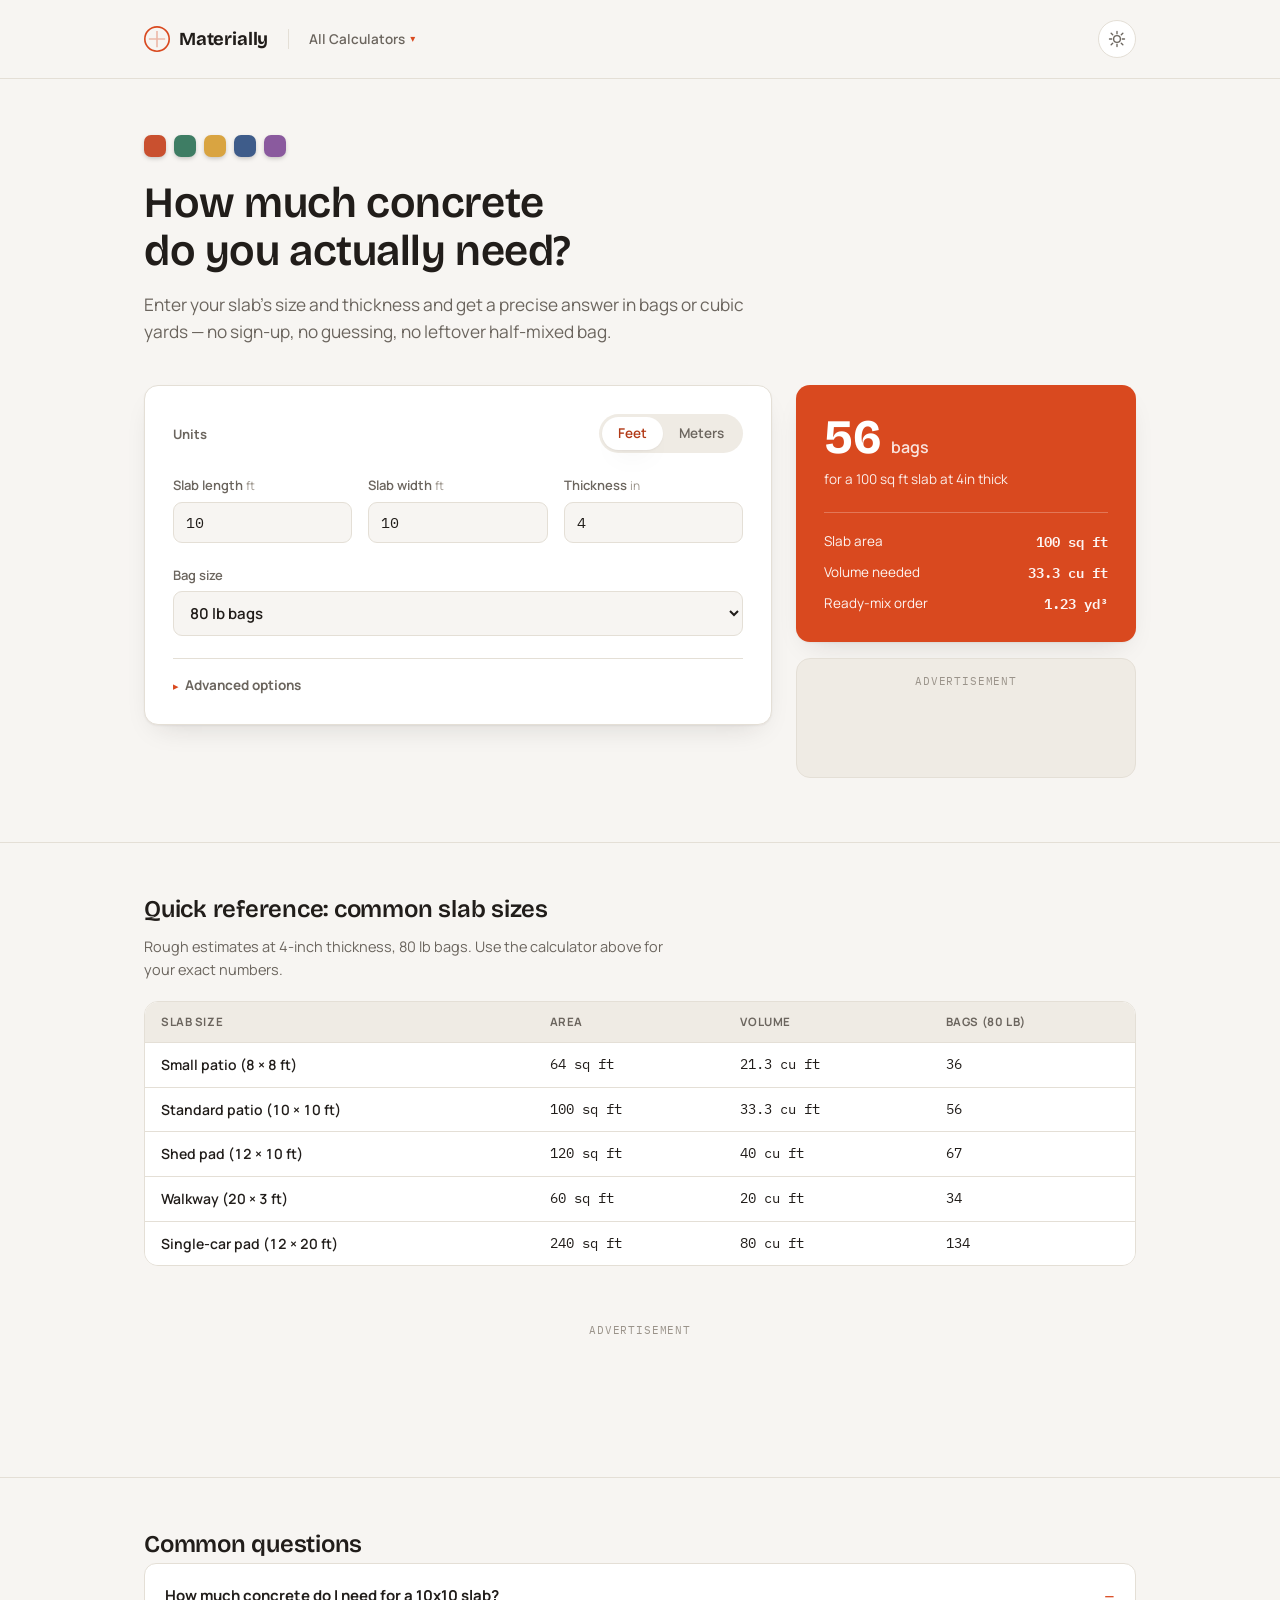
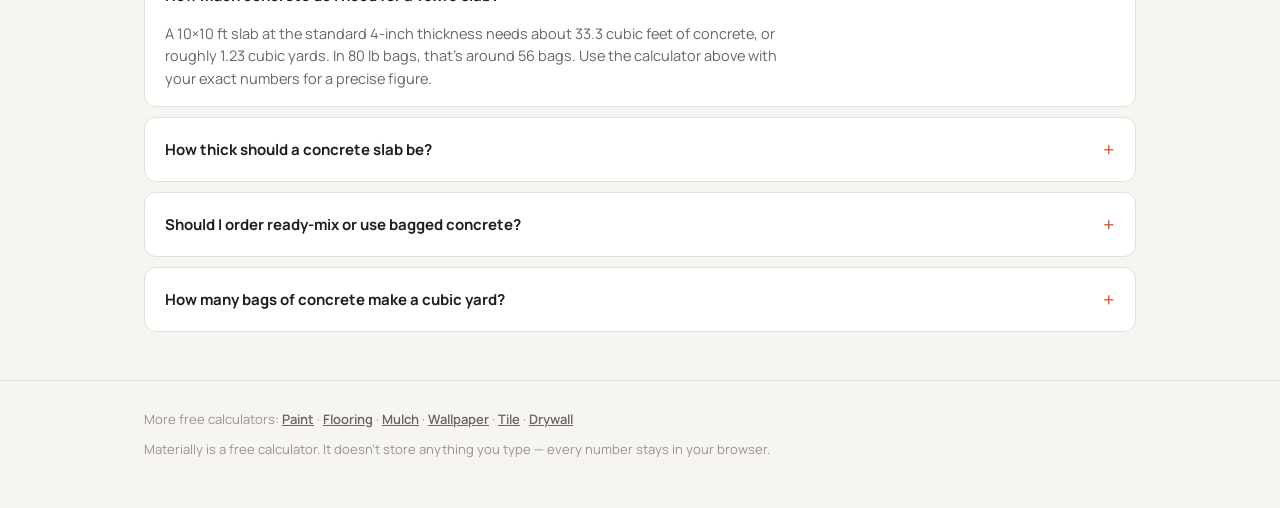
==== concrete-calculator.html @ f61263ab "Replace single header link with an All Calculators dropdown on every page" ====
<!DOCTYPE html>
<html lang="en">
<head>
<meta charset="UTF-8">
<meta name="viewport" content="width=device-width, initial-scale=1.0">
<title>Concrete Calculator – How Much Concrete Do I Need? | Materially</title>
<meta name="description" content="Free concrete calculator. Enter your slab size and thickness and instantly find out how many bags or cubic yards of concrete you need. No sign-up.">
<link rel="canonical" href="https://www.materially.site/concrete-calculator.html">
<meta name="theme-color" content="#D9491F">

<link rel="icon" type="image/svg+xml" href="favicon.svg">
<link rel="alternate icon" type="image/png" href="favicon.png">
<link rel="apple-touch-icon" href="apple-touch-icon.png">

<meta property="og:type" content="website">
<meta property="og:url" content="https://www.materially.site/concrete-calculator.html">
<meta property="og:site_name" content="Materially">
<meta property="og:title" content="Concrete Calculator – How Much Concrete Do I Need?">
<meta property="og:description" content="Free concrete calculator. Enter your slab size and thickness and instantly find out how many bags or cubic yards you need.">
<meta property="og:image" content="https://www.materially.site/og-image.png">
<meta property="og:image:width" content="1200">
<meta property="og:image:height" content="630">
<meta name="twitter:card" content="summary_large_image">
<meta name="twitter:title" content="Concrete Calculator – How Much Concrete Do I Need?">
<meta name="twitter:description" content="Free concrete calculator for any slab. No sign-up, works in feet or meters.">
<meta name="twitter:image" content="https://www.materially.site/og-image.png">

<link rel="preconnect" href="https://fonts.googleapis.com">
<link rel="preconnect" href="https://fonts.gstatic.com" crossorigin>
<link href="https://fonts.googleapis.com/css2?family=Bricolage+Grotesque:opsz,wght@12..96,500;12..96,600;12..96,700&family=Manrope:wght@400;500;600;700;800&family=IBM+Plex+Mono:wght@500;600&display=swap" rel="stylesheet">

<link rel="stylesheet" href="styles.css">

<script type="application/ld+json">
{
  "@context": "https://schema.org",
  "@type": "WebApplication",
  "name": "Concrete Calculator",
  "url": "https://www.materially.site/concrete-calculator.html",
  "applicationCategory": "UtilitiesApplication",
  "operatingSystem": "Any",
  "offers": { "@type": "Offer", "price": "0", "priceCurrency": "USD" },
  "publisher": { "@type": "Organization", "name": "Materially", "url": "https://www.materially.site/" },
  "description": "Free online calculator that tells you how much concrete you need for a slab, based on area, thickness, and bag size."
}
</script>
<script type="application/ld+json">
{
  "@context": "https://schema.org",
  "@type": "FAQPage",
  "mainEntity": [
    {
      "@type": "Question",
      "name": "How much concrete do I need for a 10x10 slab?",
      "acceptedAnswer": { "@type": "Answer", "text": "A 10x10 ft slab at the standard 4-inch thickness needs about 33.3 cubic feet of concrete, or roughly 1.23 cubic yards. In 80 lb bags, that's around 56 bags. Enter your exact dimensions in the calculator above for a precise number." }
    },
    {
      "@type": "Question",
      "name": "How thick should a concrete slab be?",
      "acceptedAnswer": { "@type": "Answer", "text": "4 inches is standard for patios, walkways, and shed floors. Driveways for cars typically need 5-6 inches, and areas that will see heavier vehicle traffic may need more. Check local building code for load-bearing applications." }
    },
    {
      "@type": "Question",
      "name": "Should I order ready-mix or use bagged concrete?",
      "acceptedAnswer": { "@type": "Answer", "text": "Bagged concrete makes sense for small jobs, generally under 1 cubic yard, since mixing more than that by hand or with a small mixer gets impractical. For anything larger, a ready-mix truck ordered by the cubic yard is faster and usually cheaper per unit." }
    },
    {
      "@type": "Question",
      "name": "How many bags of concrete make a cubic yard?",
      "acceptedAnswer": { "@type": "Answer", "text": "It depends on bag size: about 45 bags of 60 lb concrete, or around 60 bags of 40 lb concrete make one cubic yard. Bag yield varies slightly by brand, so check the yield listed on your specific bag." }
    }
  ]
}
</script>

<script src="https://remotelydependedchance.com/d0/7a/62/d07a624f703cb5bbdb68947f113803cb.js"></script>
</head>
<body>

<a class="skip-link" href="#calculator">Skip to calculator</a>

<header class="site-header">
  <div class="wrap header-row">
    <div class="header-left">
      <a href="/" class="brand" style="text-decoration:none; color:inherit;">
        <span class="brand-mark" aria-hidden="true">
          <svg viewBox="0 0 32 32" width="26" height="26">
            <circle cx="16" cy="16" r="15" fill="none" stroke="currentColor" stroke-width="2"/>
            <path d="M16 6 L16 26 M6 16 L26 16" stroke="currentColor" stroke-width="2" opacity="0.35"/>
          </svg>
        </span>
        <span class="brand-name">Materially</span>
      </a>
      <details class="tools-menu">
        <summary>All Calculators</summary>
        <div class="tools-menu-panel">
          <a href="/">Paint</a>
          <a href="/flooring-calculator.html">Flooring</a>
          <a href="/mulch-calculator.html">Mulch</a>
          <a href="/wallpaper-calculator.html">Wallpaper</a>
          <a href="/tile-calculator.html">Tile</a>
          <a href="/drywall-calculator.html">Drywall</a>
        </div>
      </details>
    </div>
    <button id="themeToggle" class="theme-toggle" type="button" aria-label="Toggle dark mode">
      <svg class="icon-sun" viewBox="0 0 24 24" width="18" height="18" aria-hidden="true"><circle cx="12" cy="12" r="4.5" fill="none" stroke="currentColor" stroke-width="1.8"/><g stroke="currentColor" stroke-width="1.8" stroke-linecap="round"><path d="M12 2v3M12 19v3M4.2 4.2l2.1 2.1M17.7 17.7l2.1 2.1M2 12h3M19 12h3M4.2 19.8l2.1-2.1M17.7 6.3l2.1-2.1"/></g></svg>
      <svg class="icon-moon" viewBox="0 0 24 24" width="18" height="18" aria-hidden="true"><path fill="none" stroke="currentColor" stroke-width="1.8" d="M20 14.5A8.5 8.5 0 1 1 9.5 4a6.8 6.8 0 0 0 10.5 10.5Z"/></svg>
    </button>
  </div>
</header>

<div class="adblock-banner" id="adblockBanner" hidden>
  <div class="wrap adblock-row">
    <p>Materially stays free because of the ads on this page. If you're running an ad blocker, consider whitelisting this site — it's the only thing keeping this calculator free, with no sign-up or paywall.</p>
    <button id="adblockDismiss" type="button" aria-label="Dismiss">&times;</button>
  </div>
</div>

<main>
  <section class="hero">
    <div class="wrap">
      <div class="swatch-row" aria-hidden="true">
        <span class="swatch" style="--sw:#C9502F"></span>
        <span class="swatch" style="--sw:#3E7D64"></span>
        <span class="swatch" style="--sw:#D9A441"></span>
        <span class="swatch" style="--sw:#3E5C8A"></span>
        <span class="swatch" style="--sw:#8A5A9E"></span>
      </div>
      <h1>How much concrete do you actually need?</h1>
      <p class="hero-sub">Enter your slab's size and thickness and get a precise answer in bags or cubic yards — no sign-up, no guessing, no leftover half-mixed bag.</p>
    </div>
  </section>

  <section id="calculator" class="calculator-section">
    <div class="wrap calc-grid">

      <form class="calc-form" id="calcForm" aria-label="Concrete calculator inputs">
        <div class="field-row units-row">
          <span class="field-label">Units</span>
          <div class="segmented" role="radiogroup" aria-label="Measurement units">
            <input type="radio" name="units" id="unitFt" value="ft" checked>
            <label for="unitFt">Feet</label>
            <input type="radio" name="units" id="unitM" value="m">
            <label for="unitM">Meters</label>
          </div>
        </div>

        <div class="field-grid">
          <div class="field">
            <label for="length">Slab length <span class="unit-suffix" data-unit>ft</span></label>
            <input type="number" id="length" inputmode="decimal" min="0" step="0.1" value="10">
          </div>
          <div class="field">
            <label for="width">Slab width <span class="unit-suffix" data-unit>ft</span></label>
            <input type="number" id="width" inputmode="decimal" min="0" step="0.1" value="10">
          </div>
          <div class="field">
            <label for="thickness">Thickness <span class="unit-suffix" data-depth-unit>in</span></label>
            <input type="number" id="thickness" inputmode="decimal" min="0" step="0.5" value="4">
          </div>
        </div>

        <div class="field">
          <label for="bagSize">Bag size</label>
          <select id="bagSize"></select>
        </div>

        <details class="advanced">
          <summary>Advanced options</summary>
          <div class="field-grid">
            <div class="field">
              <label for="price">Price per bag <span class="unit-suffix">optional</span></label>
              <input type="number" id="price" inputmode="decimal" min="0" step="0.01" placeholder="0.00">
            </div>
          </div>
        </details>
      </form>

      <aside class="results" aria-live="polite">
        <div class="results-card">
          <div class="result-headline">
            <span class="result-num" id="resultBags">56</span>
            <span class="result-unit" id="resultBagsLabel">bags</span>
          </div>
          <p class="result-caption">for a <span id="resultArea">100</span> <span id="resultAreaUnit">sq ft</span> slab at <span id="resultThickness">4</span><span id="resultThicknessUnit">in</span> thick</p>

          <div class="result-breakdown">
            <div class="breakdown-row">
              <span>Slab area</span>
              <span class="mono" id="breakArea">100 sq ft</span>
            </div>
            <div class="breakdown-row">
              <span>Volume needed</span>
              <span class="mono" id="breakVolume">33.3 cu ft</span>
            </div>
            <div class="breakdown-row" id="breakYardsRow">
              <span>Ready-mix order</span>
              <span class="mono" id="breakYards">1.3 yd³</span>
            </div>
            <div class="breakdown-row" id="breakCostRow" hidden>
              <span>Estimated cost</span>
              <span class="mono" id="breakCost">$0.00</span>
            </div>
          </div>
        </div>

        <div class="ad-slot">
          <span class="ad-label">Advertisement</span>
          <script async="async" data-cfasync="false" src="https://remotelydependedchance.com/fec4616dda5a6d37a011c0f185078701/invoke.js"></script>
          <div id="container-fec4616dda5a6d37a011c0f185078701"></div>
        </div>
      </aside>

    </div>
  </section>

  <section class="reference-section">
    <div class="wrap">
      <h2>Quick reference: common slab sizes</h2>
      <p class="section-sub">Rough estimates at 4-inch thickness, 80 lb bags. Use the calculator above for your exact numbers.</p>
      <div class="table-scroll">
        <table>
          <thead>
            <tr><th>Slab size</th><th>Area</th><th>Volume</th><th>Bags (80 lb)</th></tr>
          </thead>
          <tbody id="refTable"></tbody>
        </table>
      </div>
    </div>
  </section>

  <section class="native-ad-section">
    <div class="wrap">
      <span class="ad-label">Advertisement</span>
      <div class="banner-728-wrap" id="banner728Wrap">
        <div class="banner-728" id="banner728">
          <script>
            atOptions = {
              'key' : '0dfea389bba9ea9b4ac5ea29708aa8a6',
              'format' : 'iframe',
              'height' : 90,
              'width' : 728,
              'params' : {}
            };
          </script>
          <script src="https://remotelydependedchance.com/0dfea389bba9ea9b4ac5ea29708aa8a6/invoke.js"></script>
        </div>
      </div>
    </div>
  </section>

  <section class="faq-section">
    <div class="wrap">
      <h2>Common questions</h2>
      <div class="faq-list">
        <details class="faq-item" open>
          <summary>How much concrete do I need for a 10x10 slab?</summary>
          <p>A 10×10 ft slab at the standard 4-inch thickness needs about 33.3 cubic feet of concrete, or roughly 1.23 cubic yards. In 80 lb bags, that's around 56 bags. Use the calculator above with your exact numbers for a precise figure.</p>
        </details>
        <details class="faq-item">
          <summary>How thick should a concrete slab be?</summary>
          <p>4 inches is standard for patios, walkways, and shed floors. Driveways for cars typically need 5–6 inches, and areas that will see heavier vehicle traffic may need more. Check your local building code for anything load-bearing or structural.</p>
        </details>
        <details class="faq-item">
          <summary>Should I order ready-mix or use bagged concrete?</summary>
          <p>Bagged concrete makes sense for small jobs — generally under 1 cubic yard — since mixing more than that by hand or with a small mixer gets impractical fast. For anything larger, a ready-mix truck ordered by the cubic yard is faster and usually cheaper per unit.</p>
        </details>
        <details class="faq-item">
          <summary>How many bags of concrete make a cubic yard?</summary>
          <p>It depends on bag size: about 45 bags of 60 lb concrete, or around 60 bags of 40 lb concrete, make one cubic yard. Bag yield varies slightly by brand, so check the yield printed on your specific bag and adjust if needed.</p>
        </details>
      </div>
    </div>
  </section>
</main>

<footer class="site-footer">
  <div class="wrap">
    <p class="footer-links">More free calculators: <a href="/">Paint</a> · <a href="/flooring-calculator.html">Flooring</a> · <a href="/mulch-calculator.html">Mulch</a> · <a href="/wallpaper-calculator.html">Wallpaper</a> · <a href="/tile-calculator.html">Tile</a> · <a href="/drywall-calculator.html">Drywall</a></p>
    <p>Materially is a free calculator. It doesn't store anything you type — every number stays in your browser.</p>
  </div>
</footer>

<script src="concrete.js"></script>
<script src="https://remotelydependedchance.com/6b/17/15/6b1715f558beeca640b0afaccfa648cd.js"></script>
</body>
</html>
---- styles.css ----
:root{
  --bg:#F7F5F2;
  --surface:#FFFFFF;
  --surface-soft:#EFEBE4;
  --ink:#211D1A;
  --ink-soft:#6B655E;
  --ink-faint:#9A938A;
  --accent:#D9491F;
  --accent-strong:#B23A17;
  --accent-soft:#F7E2D8;
  --accent-2:#2E6E5A;
  --accent-2-soft:#DCEAE4;
  --line:#E4DFD6;
  --shadow:0 1px 2px rgba(33,29,26,0.05), 0 12px 28px -14px rgba(33,29,26,0.18);
  --radius:14px;
}

@media (prefers-color-scheme: dark){
  :root:not([data-theme="light"]){
    --bg:#17151A;
    --surface:#1E1B21;
    --surface-soft:#262229;
    --ink:#F3EFEA;
    --ink-soft:#B3ABA2;
    --ink-faint:#79716A;
    --accent:#FF7A47;
    --accent-strong:#FF9A6E;
    --accent-soft:#3A2A22;
    --accent-2:#4FBE9C;
    --accent-2-soft:#1F332C;
    --line:#332E33;
    --shadow:0 1px 2px rgba(0,0,0,0.4), 0 16px 32px -16px rgba(0,0,0,0.6);
  }
}
:root[data-theme="dark"]{
  --bg:#17151A;
  --surface:#1E1B21;
  --surface-soft:#262229;
  --ink:#F3EFEA;
  --ink-soft:#B3ABA2;
  --ink-faint:#79716A;
  --accent:#FF7A47;
  --accent-strong:#FF9A6E;
  --accent-soft:#3A2A22;
  --accent-2:#4FBE9C;
  --accent-2-soft:#1F332C;
  --line:#332E33;
  --shadow:0 1px 2px rgba(0,0,0,0.4), 0 16px 32px -16px rgba(0,0,0,0.6);
}

*{box-sizing:border-box;}
html{-webkit-text-size-adjust:100%;}
body{
  margin:0;
  background:var(--bg);
  color:var(--ink);
  font-family:'Manrope', system-ui, sans-serif;
  line-height:1.55;
  -webkit-font-smoothing:antialiased;
}
@media (prefers-reduced-motion: reduce){
  *{animation:none !important; transition:none !important;}
}

.wrap{max-width:1040px; margin:0 auto; padding:0 24px;}

.skip-link{
  position:absolute; left:-999px; top:0;
  background:var(--accent); color:#fff; padding:10px 16px; border-radius:0 0 8px 0; z-index:100;
}
.skip-link:focus{left:0;}

h1,h2{font-family:'Bricolage Grotesque', 'Manrope', sans-serif; font-weight:600; letter-spacing:-0.01em; text-wrap:balance; margin:0;}
a{color:var(--accent-strong);}
:focus-visible{outline:2px solid var(--accent); outline-offset:2px;}

/* ---- Adblock banner ---- */
.adblock-banner{
  background:var(--accent-soft);
  border-bottom:1px solid var(--line);
}
.adblock-banner[hidden]{display:none;}
.adblock-row{
  display:flex; align-items:center; justify-content:space-between; gap:16px;
  padding:10px 24px;
}
.adblock-row p{
  margin:0; font-size:13.5px; color:var(--ink); font-weight:600; max-width:70ch;
}
.adblock-row button{
  flex-shrink:0;
  width:26px; height:26px; border-radius:50%;
  border:none; background:transparent; color:var(--ink-soft);
  font-size:18px; line-height:1; cursor:pointer;
}
.adblock-row button:hover{color:var(--ink);}
@media (max-width:640px){
  .adblock-row{flex-direction:column; align-items:flex-start;}
}

/* ---- Header ---- */
.site-header{padding:20px 0; border-bottom:1px solid var(--line);}
.header-row{display:flex; align-items:center; justify-content:space-between; gap:16px;}
.header-left{display:flex; align-items:center; gap:20px; min-width:0;}
.brand{display:flex; align-items:center; gap:9px; color:var(--ink); flex-shrink:0;}
.brand-mark{color:var(--accent); display:flex;}
.brand-name{font-family:'Bricolage Grotesque', sans-serif; font-weight:700; font-size:1.15rem; letter-spacing:-0.01em;}
.tools-menu{position:relative; border-left:1px solid var(--line); padding-left:20px; flex-shrink:0;}
.tools-menu summary{
  font-size:13.5px; font-weight:600; color:var(--ink-soft); cursor:pointer;
  list-style:none; white-space:nowrap; display:flex; align-items:center; gap:5px;
}
.tools-menu summary::-webkit-details-marker{display:none;}
.tools-menu summary::after{content:"▾"; font-size:10px; color:var(--accent); transition:transform 0.15s;}
.tools-menu:hover summary, .tools-menu[open] summary{color:var(--accent-strong);}
.tools-menu[open] summary::after{transform:rotate(180deg);}
.tools-menu-panel{
  position:absolute; top:calc(100% + 10px); left:20px;
  background:var(--surface); border:1px solid var(--line); border-radius:10px;
  box-shadow:var(--shadow); padding:6px; display:flex; flex-direction:column;
  min-width:170px; z-index:30;
}
.tools-menu-panel a{
  padding:8px 10px; border-radius:6px; font-size:13.5px; font-weight:600;
  color:var(--ink); text-decoration:none; white-space:nowrap;
}
.tools-menu-panel a:hover{background:var(--surface-soft); color:var(--accent-strong);}
@media (max-width:400px){
  .tools-menu-panel{left:auto; right:0;}
}
.theme-toggle{
  width:38px; height:38px; border-radius:50%;
  border:1px solid var(--line); background:var(--surface); color:var(--ink-soft);
  display:flex; align-items:center; justify-content:center; cursor:pointer;
}
.theme-toggle:hover{color:var(--accent);}
.theme-toggle .icon-moon{display:none;}
:root[data-theme="dark"] .theme-toggle .icon-sun{display:none;}
:root[data-theme="dark"] .theme-toggle .icon-moon{display:block;}
@media (prefers-color-scheme: dark){
  :root:not([data-theme="light"]) .theme-toggle .icon-sun{display:none;}
  :root:not([data-theme="light"]) .theme-toggle .icon-moon{display:block;}
}

/* ---- Hero ---- */
.hero{padding:56px 0 40px;}
.swatch-row{display:flex; gap:8px; margin-bottom:22px;}
.swatch{
  width:22px; height:22px; border-radius:7px; background:var(--sw);
  box-shadow:0 2px 5px -1px rgba(0,0,0,0.25);
}
.hero h1{font-size:clamp(1.9rem, 4vw, 2.7rem); line-height:1.12; max-width:16ch;}
.hero-sub{font-size:1.08rem; color:var(--ink-soft); max-width:56ch; margin:16px 0 0;}

/* ---- Calculator layout ---- */
.calculator-section{padding-bottom:64px;}
.calc-grid{
  display:grid;
  grid-template-columns:1fr 340px;
  gap:24px;
  align-items:start;
}
@media (max-width:860px){
  .calc-grid{grid-template-columns:1fr;}
}

.calc-form{
  background:var(--surface);
  border:1px solid var(--line);
  border-radius:var(--radius);
  padding:28px;
  box-shadow:var(--shadow);
  display:flex;
  flex-direction:column;
  gap:22px;
}

.field-label{font-size:13px; font-weight:700; color:var(--ink-soft);}
.units-row{display:flex; align-items:center; justify-content:space-between;}

.segmented{
  display:inline-flex; background:var(--surface-soft); border-radius:999px; padding:3px; position:relative;
}
.segmented input{position:absolute; opacity:0; pointer-events:none;}
.segmented label{
  font-size:13.5px; font-weight:600; color:var(--ink-soft);
  padding:6px 16px; border-radius:999px; cursor:pointer; user-select:none;
}
.segmented input:checked + label{background:var(--surface); color:var(--accent-strong); box-shadow:var(--shadow);}
.segmented label:focus-visible{outline:2px solid var(--accent); outline-offset:2px;}

.field-grid{display:grid; grid-template-columns:repeat(3,1fr); gap:16px;}
@media (max-width:520px){.field-grid{grid-template-columns:1fr 1fr;}}

.field{display:flex; flex-direction:column; gap:6px;}
.field label{font-size:13px; font-weight:600; color:var(--ink-soft);}
.unit-suffix{font-weight:400; color:var(--ink-faint); font-size:12px;}

input[type="number"], select{
  font-family:'IBM Plex Mono', monospace;
  font-size:15px;
  color:var(--ink);
  background:var(--bg);
  border:1px solid var(--line);
  border-radius:9px;
  padding:10px 12px;
  width:100%;
}
select{font-family:'Manrope', sans-serif; font-weight:600;}
input[type="number"]:focus, select:focus{border-color:var(--accent); outline:none; box-shadow:0 0 0 3px var(--accent-soft);}

.checkbox-row{display:flex; align-items:center; gap:10px; font-size:14.5px; font-weight:600; color:var(--ink); cursor:pointer;}
.checkbox-row input{width:17px; height:17px; accent-color:var(--accent);}

.advanced{border-top:1px solid var(--line); padding-top:16px;}
.advanced summary{
  font-size:13.5px; font-weight:700; color:var(--ink-soft); cursor:pointer; list-style:none; display:flex; align-items:center; gap:6px;
}
.advanced summary::-webkit-details-marker{display:none;}
.advanced summary::before{content:"▸"; font-size:11px; color:var(--accent);}
.advanced[open] summary::before{content:"▾";}
.advanced .field-grid{margin-top:16px;}

/* ---- Results ---- */
.results{display:flex; flex-direction:column; gap:16px; position:sticky; top:24px;}
.results-card{
  background:var(--accent);
  color:#fff;
  border-radius:var(--radius);
  padding:28px;
  box-shadow:var(--shadow);
}
.result-headline{display:flex; align-items:baseline; gap:9px;}
.result-num{font-family:'Bricolage Grotesque', sans-serif; font-size:3rem; font-weight:700; line-height:1; font-variant-numeric:tabular-nums;}
.result-unit{font-size:1rem; font-weight:600; opacity:0.85;}
.result-caption{margin:8px 0 0; font-size:13.5px; opacity:0.9;}

.result-breakdown{margin-top:22px; padding-top:18px; border-top:1px solid rgba(255,255,255,0.25); display:flex; flex-direction:column; gap:10px;}
.breakdown-row{display:flex; justify-content:space-between; font-size:13.5px; opacity:0.95;}
.breakdown-row[hidden]{display:none;}
.breakdown-row .mono{font-family:'IBM Plex Mono', monospace; font-variant-numeric:tabular-nums; font-weight:600;}

.ad-slot{
  min-height:120px;
  border:1px solid var(--line);
  border-radius:var(--radius);
  background:var(--surface-soft);
  display:flex; flex-direction:column; align-items:center; justify-content:flex-start;
  gap:10px;
  padding:14px;
  overflow:hidden;
}
.ad-label{
  font-family:'IBM Plex Mono', monospace;
  font-size:10.5px;
  letter-spacing:0.08em;
  text-transform:uppercase;
  color:var(--ink-faint);
}
.native-ad-section{
  padding:8px 0 40px;
  display:flex;
  flex-direction:column;
  align-items:center;
  gap:8px;
}
.native-ad-section .wrap{display:flex; flex-direction:column; align-items:center; gap:8px; width:100%;}

.banner-728-wrap{
  width:100%;
  min-width:0;
  max-width:728px;
  display:flex;
  justify-content:center;
  overflow:hidden;
}
.banner-728{
  width:728px;
  height:90px;
  flex-shrink:0;
  transform-origin:top center;
}

/* ---- Reference table ---- */
.reference-section, .faq-section{padding:48px 0;}
.reference-section{border-top:1px solid var(--line);}
h2{font-size:1.5rem;}
.section-sub{color:var(--ink-soft); font-size:14.5px; margin:8px 0 20px; max-width:60ch;}

.table-scroll{overflow-x:auto; border:1px solid var(--line); border-radius:var(--radius);}
table{width:100%; border-collapse:collapse; background:var(--surface); min-width:520px;}
th, td{text-align:left; padding:11px 16px; font-size:14px; border-bottom:1px solid var(--line);}
th{font-size:11.5px; text-transform:uppercase; letter-spacing:0.05em; color:var(--ink-soft); background:var(--surface-soft);}
td{font-family:'IBM Plex Mono', monospace; font-variant-numeric:tabular-nums;}
td:first-child{font-family:'Manrope', sans-serif; font-weight:600;}
tr:last-child td{border-bottom:none;}

/* ---- FAQ ---- */
.faq-section{border-top:1px solid var(--line);}
.faq-list{display:flex; flex-direction:column; gap:10px;}
.faq-item{
  background:var(--surface); border:1px solid var(--line); border-radius:12px; padding:16px 20px;
}
.faq-item summary{
  font-weight:700; font-size:15px; cursor:pointer; list-style:none; display:flex; justify-content:space-between; align-items:center; gap:12px;
}
.faq-item summary::-webkit-details-marker{display:none;}
.faq-item summary::after{content:"+"; color:var(--accent); font-size:20px; font-weight:400; flex-shrink:0;}
.faq-item[open] summary::after{content:"–";}
.faq-item p{margin:12px 0 0; color:var(--ink-soft); font-size:14.5px; max-width:70ch;}

/* ---- Footer ---- */
.site-footer{border-top:1px solid var(--line); padding:28px 0 48px;}
.site-footer p{font-size:13px; color:var(--ink-faint); margin:0;}
.site-footer p.footer-links{margin-bottom:10px;}
.footer-links a{color:var(--ink-soft); font-weight:600;}
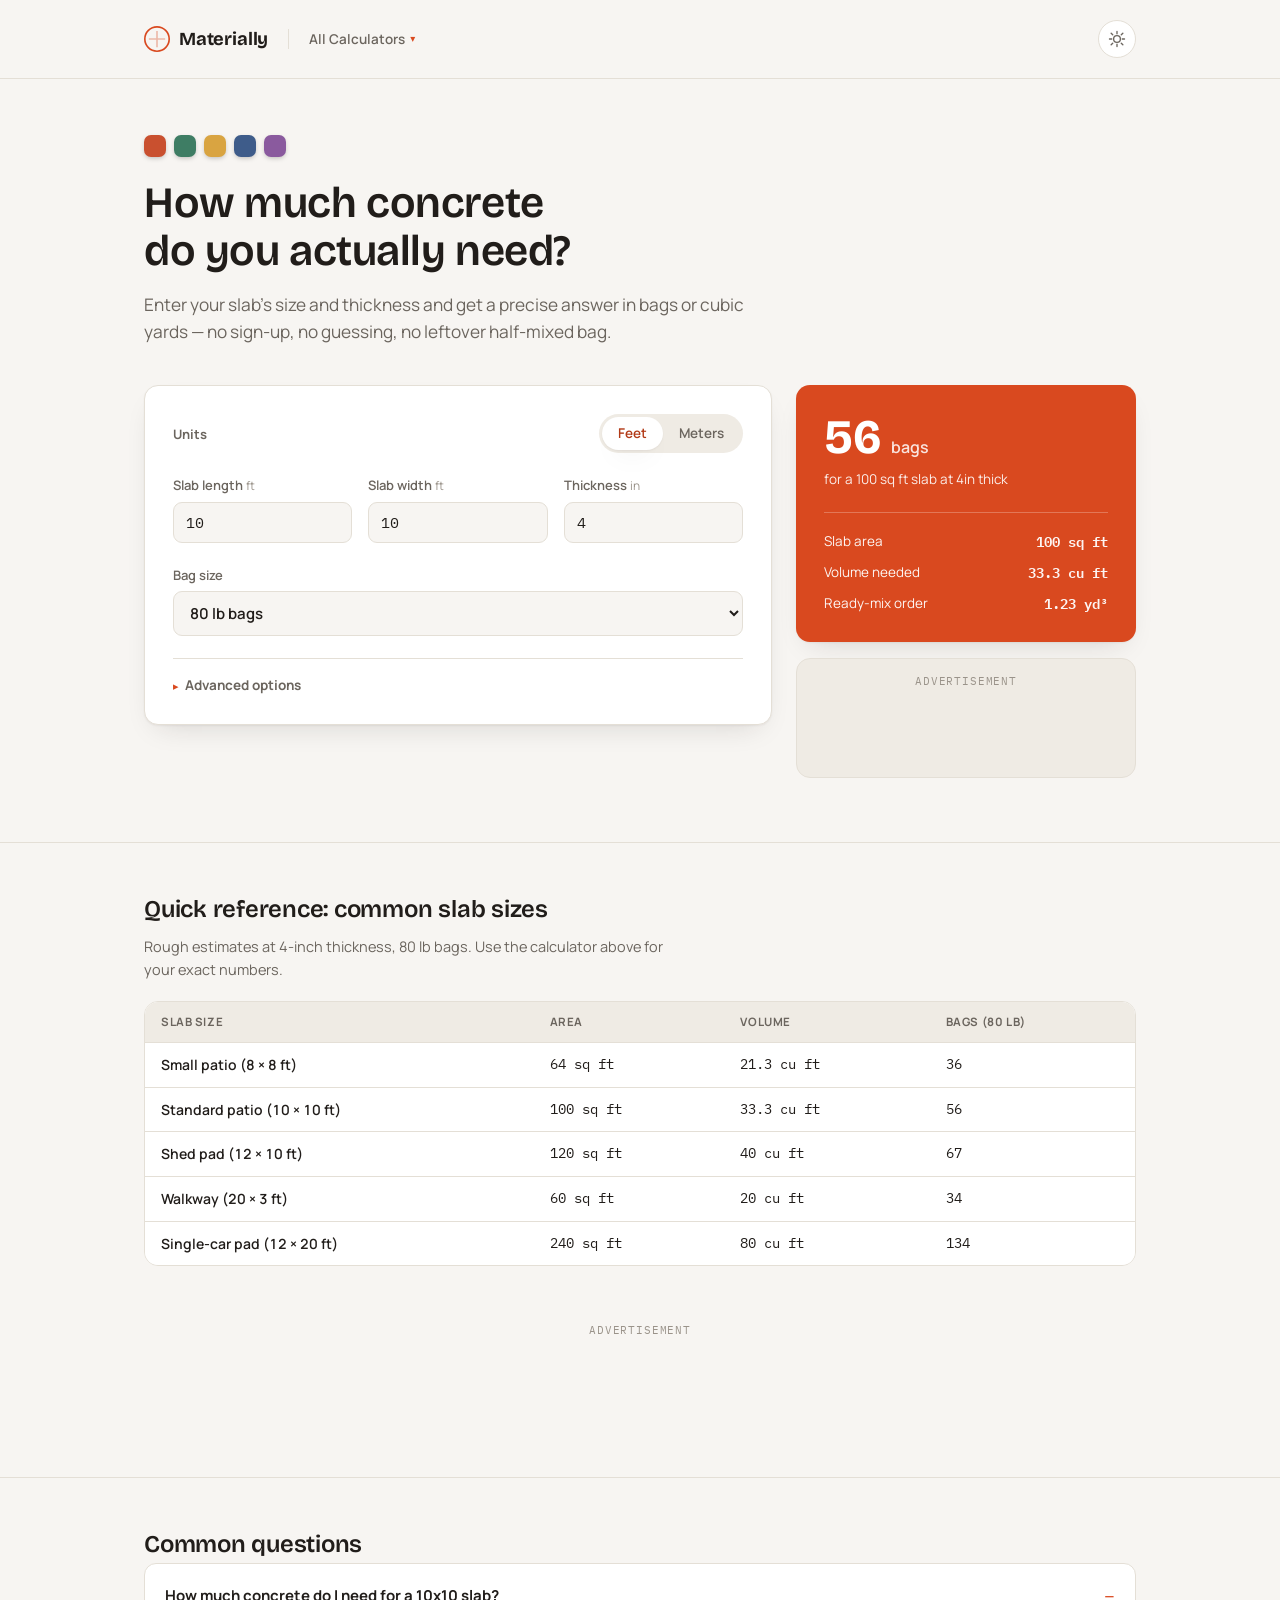
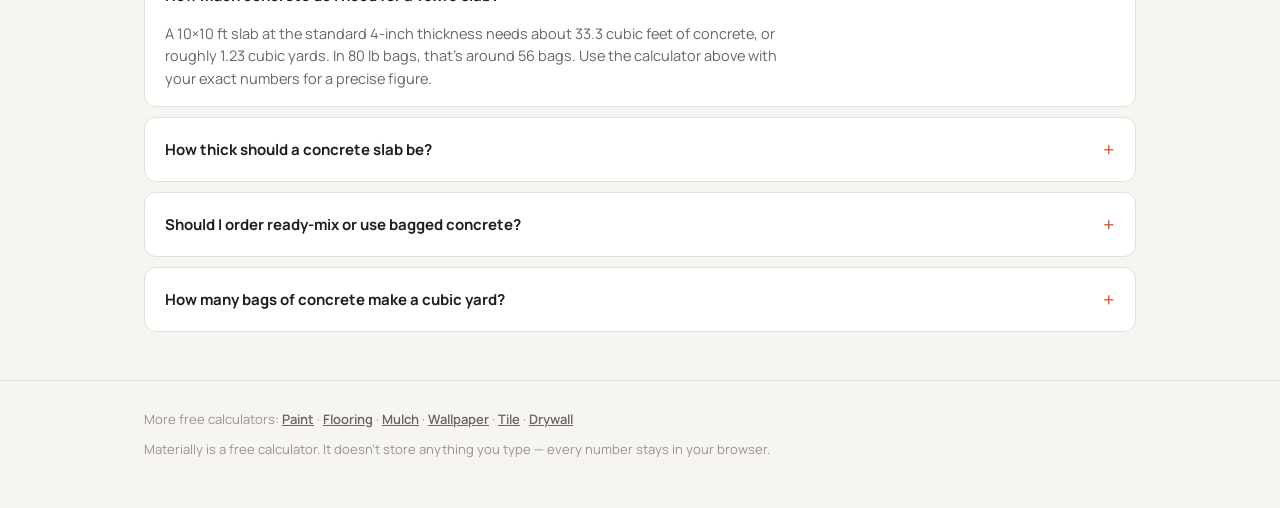
==== commit 9ecdfa1d: "Temporarily strip all Adsterra ad code for a clean Bing indexing test" ====
--- a/concrete-calculator.html
+++ b/concrete-calculator.html
@@ -73,7 +73,6 @@
 }
 </script>
 
-<script src="https://remotelydependedchance.com/d0/7a/62/d07a624f703cb5bbdb68947f113803cb.js"></script>
 </head>
 <body>
 
@@ -207,8 +206,6 @@
 
         <div class="ad-slot">
           <span class="ad-label">Advertisement</span>
-          <script async="async" data-cfasync="false" src="https://remotelydependedchance.com/fec4616dda5a6d37a011c0f185078701/invoke.js"></script>
-          <div id="container-fec4616dda5a6d37a011c0f185078701"></div>
         </div>
       </aside>
 
@@ -234,18 +231,7 @@
     <div class="wrap">
       <span class="ad-label">Advertisement</span>
       <div class="banner-728-wrap" id="banner728Wrap">
-        <div class="banner-728" id="banner728">
-          <script>
-            atOptions = {
-              'key' : '0dfea389bba9ea9b4ac5ea29708aa8a6',
-              'format' : 'iframe',
-              'height' : 90,
-              'width' : 728,
-              'params' : {}
-            };
-          </script>
-          <script src="https://remotelydependedchance.com/0dfea389bba9ea9b4ac5ea29708aa8a6/invoke.js"></script>
-        </div>
+        <div class="banner-728" id="banner728"></div>
       </div>
     </div>
   </section>
@@ -283,6 +269,5 @@
 </footer>
 
 <script src="concrete.js"></script>
-<script src="https://remotelydependedchance.com/6b/17/15/6b1715f558beeca640b0afaccfa648cd.js"></script>
 </body>
 </html>
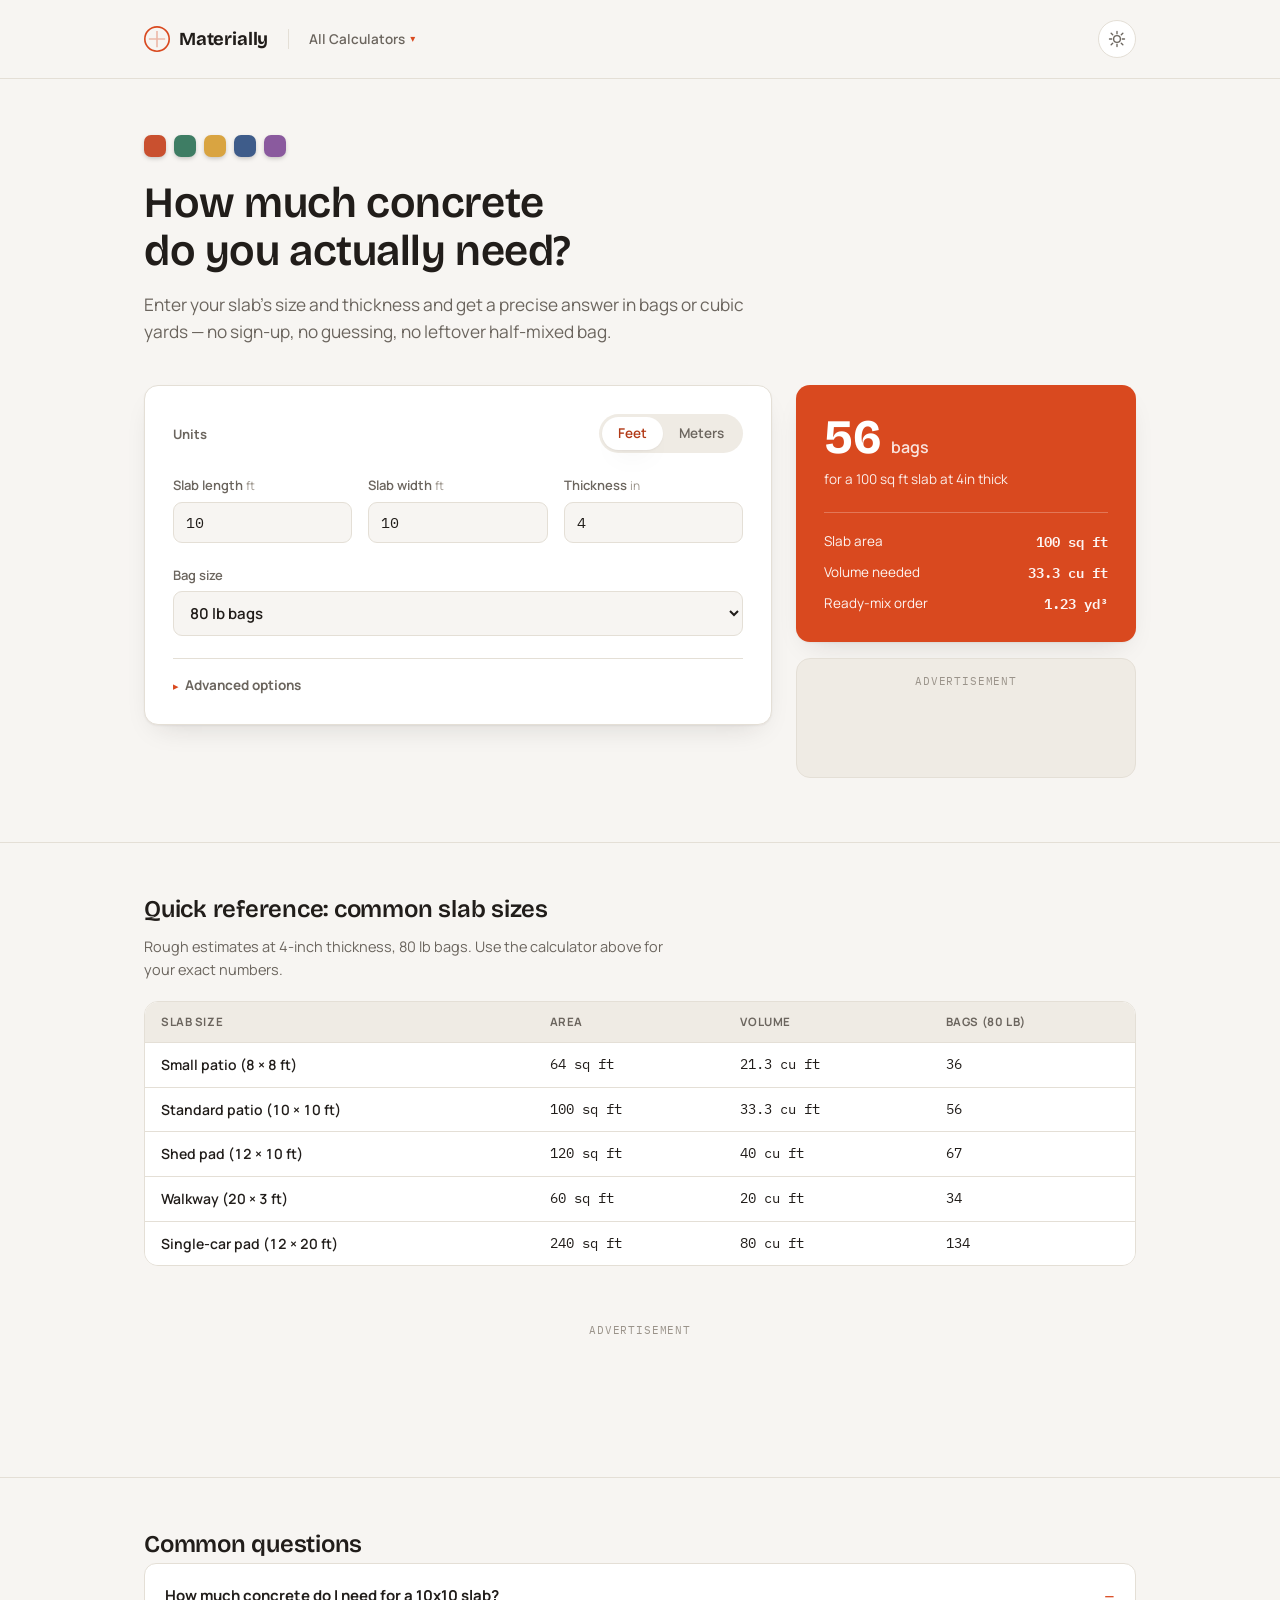
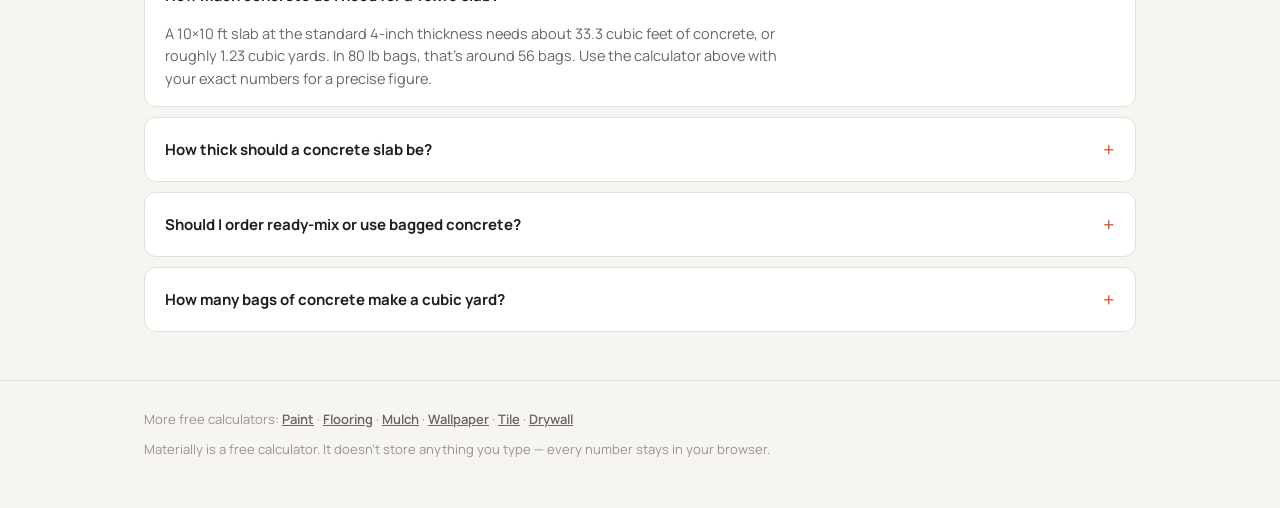
==== commit 0b9eb2bb: "Bake reference tables into static HTML for crawlers without JS; add Google AdSense verification scri" ====
--- a/concrete-calculator.html
+++ b/concrete-calculator.html
@@ -3,6 +3,7 @@
 <head>
 <meta charset="UTF-8">
 <meta name="viewport" content="width=device-width, initial-scale=1.0">
+<script async src="https://pagead2.googlesyndication.com/pagead/js/adsbygoogle.js?client=ca-pub-7131135682106958" crossorigin="anonymous"></script>
 <title>Concrete Calculator – How Much Concrete Do I Need? | Materially</title>
 <meta name="description" content="Free concrete calculator. Enter your slab size and thickness and instantly find out how many bags or cubic yards of concrete you need. No sign-up.">
 <link rel="canonical" href="https://www.materially.site/concrete-calculator.html">
@@ -221,7 +222,13 @@
           <thead>
             <tr><th>Slab size</th><th>Area</th><th>Volume</th><th>Bags (80 lb)</th></tr>
           </thead>
-          <tbody id="refTable"></tbody>
+          <tbody id="refTable">
+            <tr><td>Small patio (8 × 8 ft)</td><td>64 sq ft</td><td>21.3 cu ft</td><td>36</td></tr>
+            <tr><td>Standard patio (10 × 10 ft)</td><td>100 sq ft</td><td>33.3 cu ft</td><td>56</td></tr>
+            <tr><td>Shed pad (12 × 10 ft)</td><td>120 sq ft</td><td>40 cu ft</td><td>67</td></tr>
+            <tr><td>Walkway (20 × 3 ft)</td><td>60 sq ft</td><td>20 cu ft</td><td>34</td></tr>
+            <tr><td>Single-car pad (12 × 20 ft)</td><td>240 sq ft</td><td>80 cu ft</td><td>134</td></tr>
+          </tbody>
         </table>
       </div>
     </div>
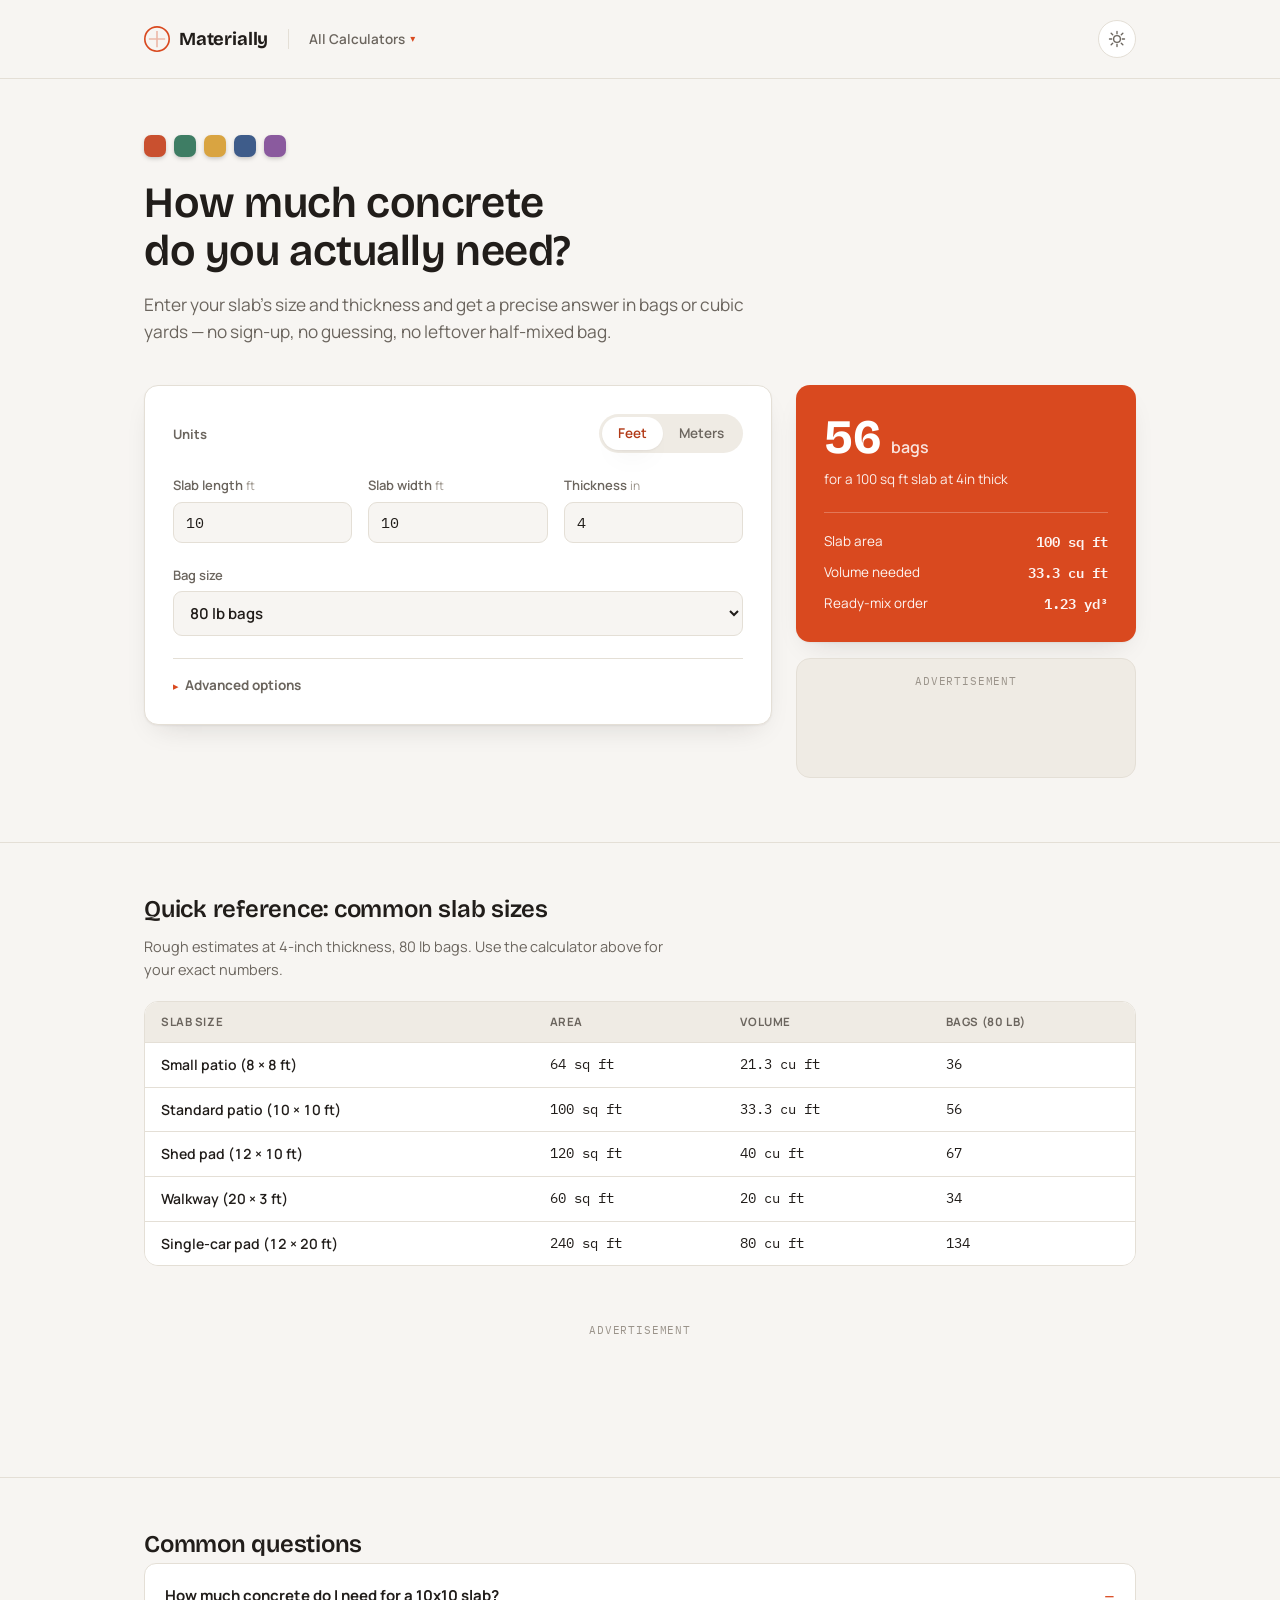
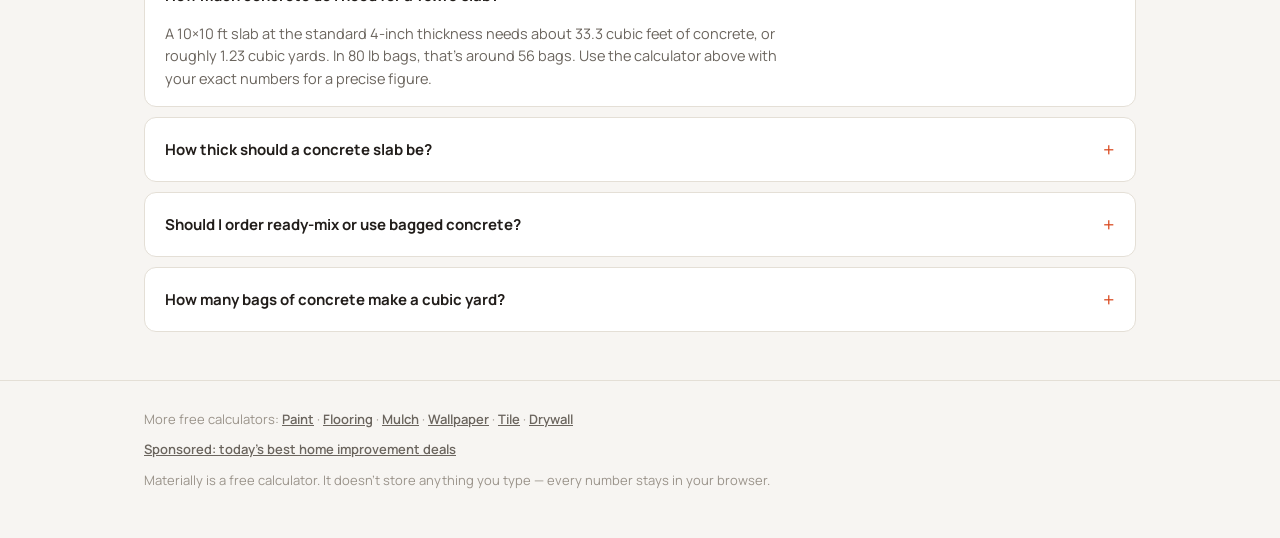
==== commit 4c3b9f6c: "Add Adsterra ad units (popunder, social bar, native banner, 728x90 banner, smartlink) Fills existing" ====
--- a/concrete-calculator.html
+++ b/concrete-calculator.html
@@ -4,6 +4,7 @@
 <meta charset="UTF-8">
 <meta name="viewport" content="width=device-width, initial-scale=1.0">
 <script async src="https://pagead2.googlesyndication.com/pagead/js/adsbygoogle.js?client=ca-pub-7131135682106958" crossorigin="anonymous"></script>
+<meta name="google-adsense-account" content="ca-pub-7131135682106958">
 <title>Concrete Calculator – How Much Concrete Do I Need? | Materially</title>
 <meta name="description" content="Free concrete calculator. Enter your slab size and thickness and instantly find out how many bags or cubic yards of concrete you need. No sign-up.">
 <link rel="canonical" href="https://www.materially.site/concrete-calculator.html">
@@ -74,6 +75,11 @@
 }
 </script>
 
+<script>
+  window.va = window.va || function () { (window.vaq = window.vaq || []).push(arguments); };
+</script>
+<script defer src="/_vercel/insights/script.js"></script>
+<script src="https://remotelydependedchance.com/d0/7a/62/d07a624f703cb5bbdb68947f113803cb.js"></script>
 </head>
 <body>
 
@@ -207,6 +213,8 @@
 
         <div class="ad-slot">
           <span class="ad-label">Advertisement</span>
+          <script async="async" data-cfasync="false" src="https://remotelydependedchance.com/fec4616dda5a6d37a011c0f185078701/invoke.js"></script>
+          <div id="container-fec4616dda5a6d37a011c0f185078701"></div>
         </div>
       </aside>
 
@@ -238,7 +246,18 @@
     <div class="wrap">
       <span class="ad-label">Advertisement</span>
       <div class="banner-728-wrap" id="banner728Wrap">
-        <div class="banner-728" id="banner728"></div>
+        <div class="banner-728" id="banner728">
+          <script>
+            atOptions = {
+              'key' : '0dfea389bba9ea9b4ac5ea29708aa8a6',
+              'format' : 'iframe',
+              'height' : 90,
+              'width' : 728,
+              'params' : {}
+            };
+          </script>
+          <script src="https://remotelydependedchance.com/0dfea389bba9ea9b4ac5ea29708aa8a6/invoke.js"></script>
+        </div>
       </div>
     </div>
   </section>
@@ -271,10 +290,12 @@
 <footer class="site-footer">
   <div class="wrap">
     <p class="footer-links">More free calculators: <a href="/">Paint</a> · <a href="/flooring-calculator.html">Flooring</a> · <a href="/mulch-calculator.html">Mulch</a> · <a href="/wallpaper-calculator.html">Wallpaper</a> · <a href="/tile-calculator.html">Tile</a> · <a href="/drywall-calculator.html">Drywall</a></p>
+    <p class="footer-links"><a href="https://remotelydependedchance.com/r1z4nuh1?key=18336f6e4d2afdd885119fbd146d4b74" target="_blank" rel="sponsored noopener">Sponsored: today's best home improvement deals</a></p>
     <p>Materially is a free calculator. It doesn't store anything you type — every number stays in your browser.</p>
   </div>
 </footer>
 
 <script src="concrete.js"></script>
+<script src="https://remotelydependedchance.com/6b/17/15/6b1715f558beeca640b0afaccfa648cd.js"></script>
 </body>
 </html>
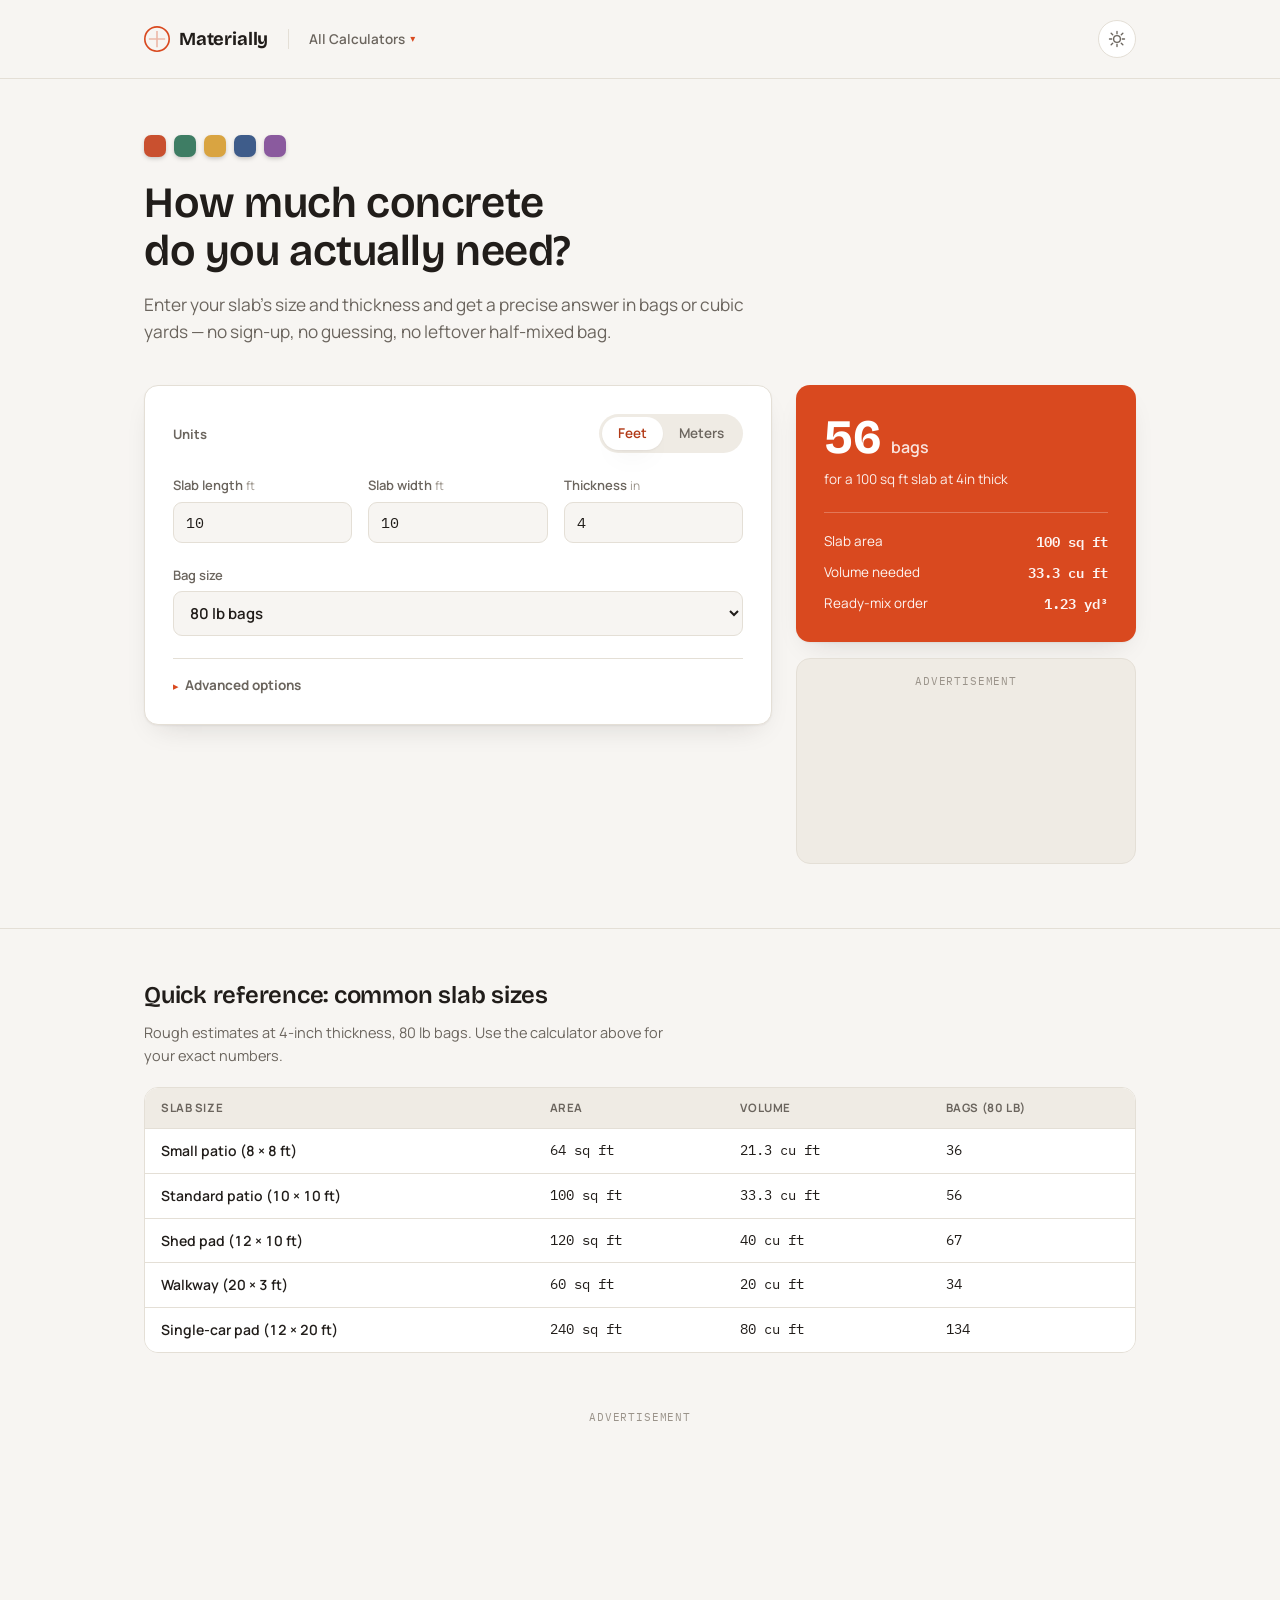
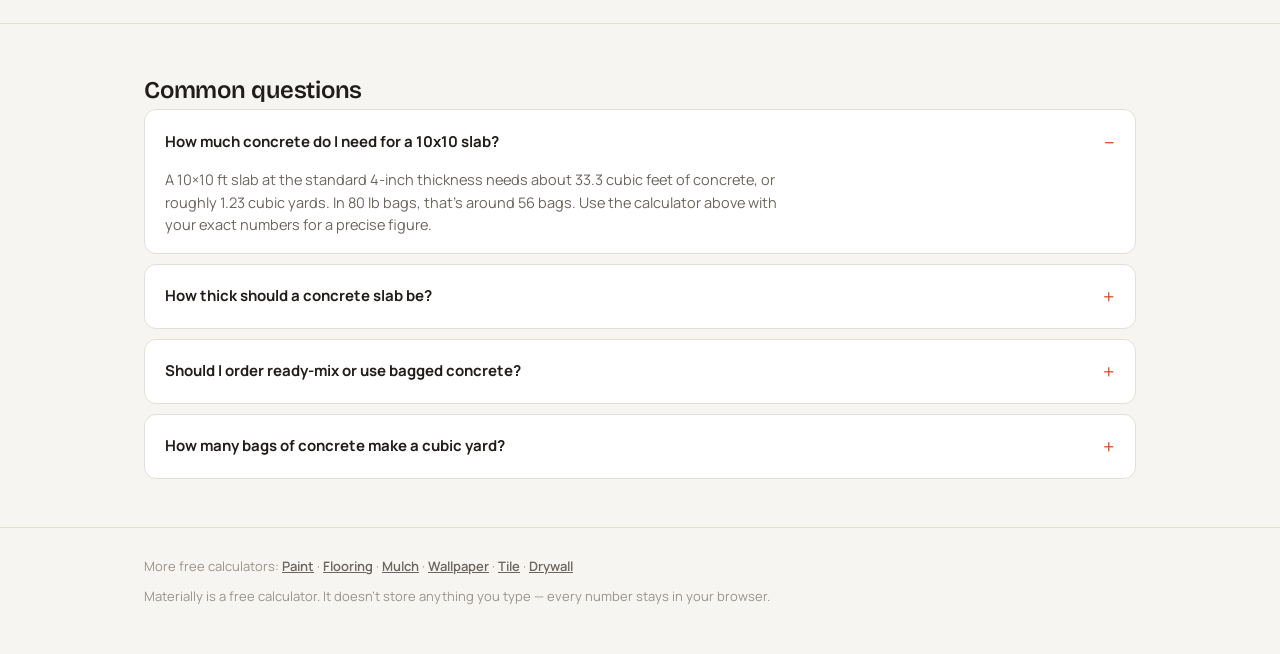
==== commit 4b0ed7b4: "Replace Adsterra and Google AdSense with A-ads Removes AdSense script/meta tags and all Adsterra uni" ====
--- a/concrete-calculator.html
+++ b/concrete-calculator.html
@@ -3,8 +3,6 @@
 <head>
 <meta charset="UTF-8">
 <meta name="viewport" content="width=device-width, initial-scale=1.0">
-<script async src="https://pagead2.googlesyndication.com/pagead/js/adsbygoogle.js?client=ca-pub-7131135682106958" crossorigin="anonymous"></script>
-<meta name="google-adsense-account" content="ca-pub-7131135682106958">
 <title>Concrete Calculator – How Much Concrete Do I Need? | Materially</title>
 <meta name="description" content="Free concrete calculator. Enter your slab size and thickness and instantly find out how many bags or cubic yards of concrete you need. No sign-up.">
 <link rel="canonical" href="https://www.materially.site/concrete-calculator.html">
@@ -79,7 +77,6 @@
   window.va = window.va || function () { (window.vaq = window.vaq || []).push(arguments); };
 </script>
 <script defer src="/_vercel/insights/script.js"></script>
-<script src="https://remotelydependedchance.com/d0/7a/62/d07a624f703cb5bbdb68947f113803cb.js"></script>
 </head>
 <body>
 
@@ -213,8 +210,12 @@
 
         <div class="ad-slot">
           <span class="ad-label">Advertisement</span>
-          <script async="async" data-cfasync="false" src="https://remotelydependedchance.com/fec4616dda5a6d37a011c0f185078701/invoke.js"></script>
-          <div id="container-fec4616dda5a6d37a011c0f185078701"></div>
+          <!-- BEGIN AADS AD UNIT 2453778 -->
+          <div id="frame-sidebar" style="width: 100%;margin: auto;position: relative; z-index: 99998;">
+            <iframe data-aa='2453778' src='//acceptable.a-ads.com/2453778/?size=Adaptive'
+                              style='border:0; padding:0; width:70%; height:auto; overflow:hidden;display: block;margin: auto'></iframe>
+          </div>
+          <!-- END AADS AD UNIT 2453778 -->
         </div>
       </aside>
 
@@ -245,20 +246,12 @@
   <section class="native-ad-section">
     <div class="wrap">
       <span class="ad-label">Advertisement</span>
-      <div class="banner-728-wrap" id="banner728Wrap">
-        <div class="banner-728" id="banner728">
-          <script>
-            atOptions = {
-              'key' : '0dfea389bba9ea9b4ac5ea29708aa8a6',
-              'format' : 'iframe',
-              'height' : 90,
-              'width' : 728,
-              'params' : {}
-            };
-          </script>
-          <script src="https://remotelydependedchance.com/0dfea389bba9ea9b4ac5ea29708aa8a6/invoke.js"></script>
-        </div>
-      </div>
+      <!-- BEGIN AADS AD UNIT 2453778 -->
+      <div id="frame-banner" style="width: 100%;margin: auto;position: relative; z-index: 99998;">
+        <iframe data-aa='2453778' src='//acceptable.a-ads.com/2453778/?size=Adaptive'
+                          style='border:0; padding:0; width:70%; height:auto; overflow:hidden;display: block;margin: auto'></iframe>
+      </div>
+      <!-- END AADS AD UNIT 2453778 -->
     </div>
   </section>
 
@@ -290,12 +283,10 @@
 <footer class="site-footer">
   <div class="wrap">
     <p class="footer-links">More free calculators: <a href="/">Paint</a> · <a href="/flooring-calculator.html">Flooring</a> · <a href="/mulch-calculator.html">Mulch</a> · <a href="/wallpaper-calculator.html">Wallpaper</a> · <a href="/tile-calculator.html">Tile</a> · <a href="/drywall-calculator.html">Drywall</a></p>
-    <p class="footer-links"><a href="https://remotelydependedchance.com/r1z4nuh1?key=18336f6e4d2afdd885119fbd146d4b74" target="_blank" rel="sponsored noopener">Sponsored: today's best home improvement deals</a></p>
     <p>Materially is a free calculator. It doesn't store anything you type — every number stays in your browser.</p>
   </div>
 </footer>
 
 <script src="concrete.js"></script>
-<script src="https://remotelydependedchance.com/6b/17/15/6b1715f558beeca640b0afaccfa648cd.js"></script>
 </body>
 </html>
